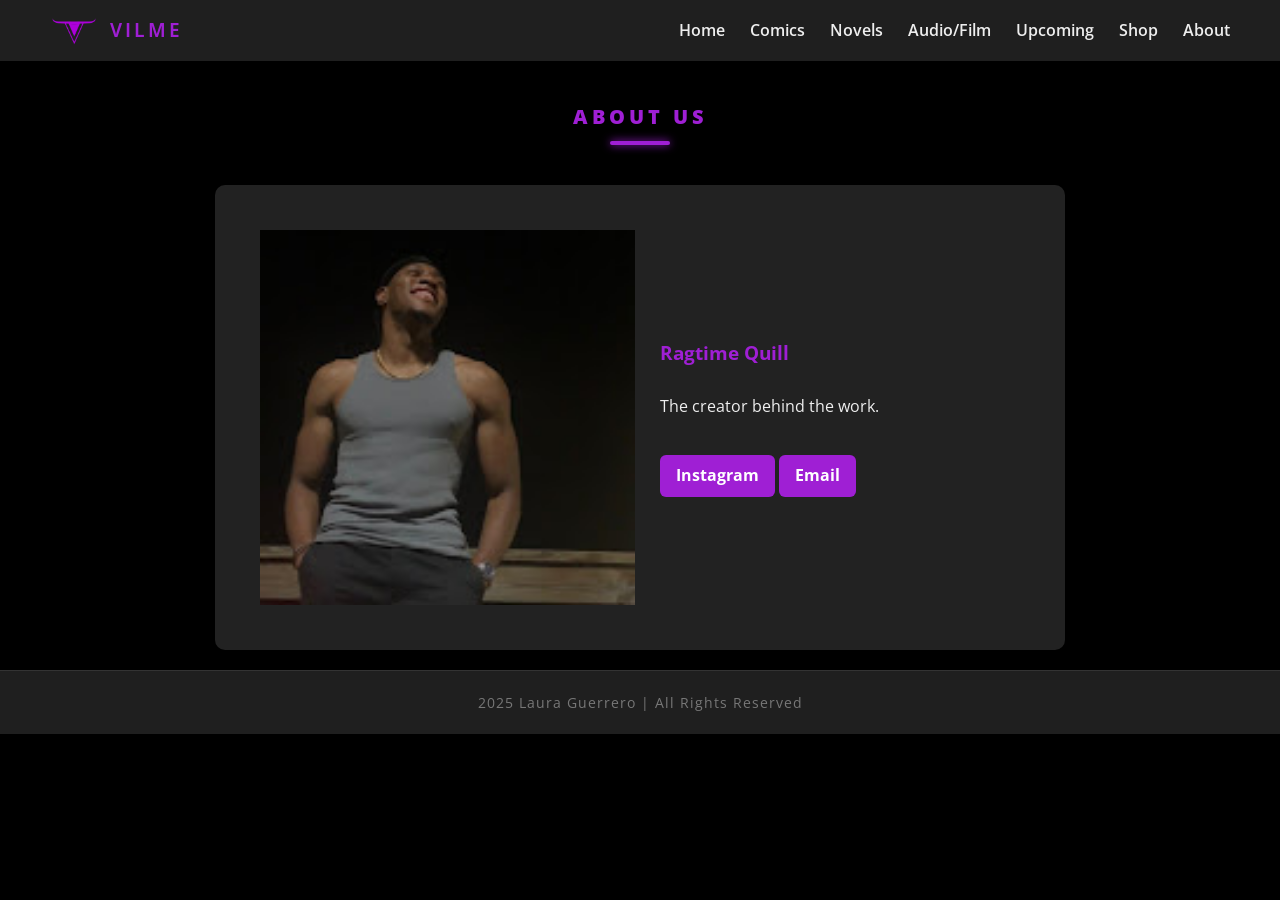
==== about.html @ 89d54115 "added all files" ====
<!DOCTYPE html>
<html lang="en">
<head>
    <meta charset="UTF-8">
    <meta name="viewport" content="width=device-width, initial-scale=1.0">
    <link href="https://fonts.googleapis.com/css2?family=Open+Sans:wght@400;600&display=swap" rel="stylesheet">
    <link rel="stylesheet" href="css/about.css">
    <title>VILME</title>
</head>
<body>
<header>
    <a href="index.html" class="logo-section">
        <img src="images/logo.png" alt="Vilme Logo" class="logo"> 
        <h1>VILME</h1>
    </a>
    <nav>
        <div class="menu-toggle" id="mobile-menu">
            <span class="bar"></span>
            <span class="bar"></span>
            <span class="bar"></span>
        </div>
        <ul class="nav-links">
            <li><a href="index.html">Home</a></li>
            <li><a href="comics.html">Comics</a></li>
            <li><a href="novels.html">Novels</a></li>
            <li><a href="film.html">Audio/Film</a></li>
            <li><a href="upcoming.html">Upcoming</a></li>
            <li><a href="shop.html">Shop</a></li>
            <li><a href="about.html">About</a></li>
        </ul>
    </nav>
</header>
    <h2 class="showcase-title">About Us</h2>
      <div class="band-container">
        <img src="images/about/person.jpg" alt="The Band" class="band-photo" />
        <div class="band-bio">
          <p>
            <b> Ragtime Quill </b> <br></br>
            The creator behind the work.<br></br>
            <a href="https://www.instagram.com/rt_quill/" target="_blank" class="instagram-button">Instagram</a>
            <a href="mailto:your@email.com" target="_blank" class="instagram-button">Email</a>
          </p>
      
        </div>
      </div>

<!--       <section class="info-section">
        <div class="container">
            <div class="info-card">
                <h3>Person 1</h3>
                <p>Description here.</p>
                <img src="images/home/me.png" alt="Person photo" class="info-card-img" data-large="images/about/alex-large.png"> 
            </div>

            <div class="info-card">
                <h3>Person 2</h3>
                <p>Description here.</p>
                <img src="images/home/me.png" alt="Person photo" class="info-card-img" data-large="images/about/dom-large.png"> 
            </div>

            <div class="info-card">
                <h3>Person 3</h3>
                <p>description here.</p>
                <img src="images/home/me.png" alt="Person photo" class="info-card-img" data-large="images/about/jacob-large.png"> 
            </div>
        </div>
    </section> -->

    <footer>
        <p>2025 Laura Guerrero | All Rights Reserved</p>
    </footer>
    </body>
    <script type="text/javascript">
        const menuToggle = document.getElementById('mobile-menu');
        const navLinks = document.querySelector('.nav-links');

        menuToggle.addEventListener('click', () => {
        navLinks.classList.toggle('active');
        });
</script>
</html>
---- css/about.css ----
* {
  box-sizing: border-box;
  margin: 0;
  padding: 0;
}

body {
  font-family: 'Open Sans', sans-serif;
  background: black;
  color: #eee;
  line-height: 1.6;
}

header {
  background: #1f1f1f;
  padding: 15px 50px;
  display: flex;
  align-items: center;
  justify-content: space-between;
  position: sticky;
  top: 0;
  z-index: 10;
  box-shadow: 0 2px 5px rgba(0,0,0,0.8);
}

.logo-section {
  display: flex;
  align-items: center;
  text-decoration: none;
  color: #9F1FD4;
}

.logo-section img.logo {
  height: 30px;
  margin-right: 12px;
}

.logo-section h1 {
  font-weight: 650;
  letter-spacing: 3px;
  font-size: 1.2rem;
}

nav ul.nav-links {
  list-style: none;
  display: flex;
  gap: 25px;
}

nav ul.nav-links li a {
  color: #eee;
  text-decoration: none;
  font-weight: 600;
  font-size: 1rem;
  transition: color 0.3s ease;
}

nav ul.nav-links li a:hover,
nav ul.nav-links li a:focus {
  color: #9F1FD4;
  outline: none;
}


.page-title {
  text-align: center;
  font-size: 26px;
  font-weight: 800;
  color: #9F1FD4;
  margin: 30px 0;
  letter-spacing: 3px;
}

.band-container {
  display: flex;
  background: #222;
  border-radius: 10px;
  max-width: 850px;
  margin: 20px auto;
  overflow: hidden;
  padding: 40px 40px;
}

.band-photo {
  width: 50%;
  object-fit: cover; 
  background: #000;
  border:5px solid #222;
}

.band-bio {
  padding: 20px;
  display: flex;
  align-items: center;
  line-height: 1.6;
  font-size: 1rem;
}

.band-bio p {
  margin: 0;
}

@media (max-width: 700px) {
  .band-container {
    flex-direction: column;
    text-align: center;
  }

  .band-photo {
    width: 100%;
    height: auto;
  }
}

.showcase-title {
  text-align: center;
  font-size: 20px;
  font-weight: 800;
  color: #9F1FD4; 
  letter-spacing: 4px;
  margin: 40px 0 30px;
  text-transform: uppercase;
  font-family: 'Open Sans', sans-serif;
  padding-bottom: 10px;
}

.showcase-title::after {
  content: '';
  display: block;
  width: 60px;
  height: 4px;
  background: #9F1FD4;
  margin: 8px auto 0;
  border-radius: 2px;
  box-shadow: 0 0 8px #9F1FD4;
}

b {
  color: #9F1FD4;
  font-weight: 700;
  font-size: 1.2rem;
  margin-bottom: 8px;
}
.showcase-subtitle {
  text-align: center;
  color: #C77AE8; 
  font-size: 1rem;
  font-weight: 600;
  font-family: 'Open Sans', sans-serif;
  margin-top: -10px; 
  margin-bottom: 30px;
  letter-spacing: 1px;
  font-style: italic;
}

.container {
  display: grid;
  grid-template-columns: repeat(auto-fit, minmax(220px, 1fr));
  gap: 25px;
  max-width: 1000px;
  margin: 40px auto;
  padding: 0 20px;
}

.info-card {
  background: #333;
  padding: 20px;
  border-radius: 10px;
  box-shadow: 0 0 8px rgba(0,0,0,0.7);
  text-align: center;
  transition: transform 0.3s ease, box-shadow 0.3s ease;
}

.info-card:hover {
  transform: translateY(-5px);
}

.info-card-img {
  width: 100%;
  height: 180px;
  object-fit: cover;
  border-radius: 8px;
  margin-bottom: 15px;
}

.info-card h3 {
  color: #9F1FD4;
  font-weight: 700;
  font-size: 1.2rem;
  margin-bottom: 8px;
}

.info-card p {
  color: #ddd;
  font-size: 0.9rem;
  margin-bottom: 10px;
}

footer {
  background: #1f1f1f;
  color: #777;
  text-align: center;
  padding: 20px 10px;
  font-size: 0.9rem;
  letter-spacing: 1px;
  border-top: 1px solid #333;
}

.instagram-button {
  display: inline-block;
  background: #9F1FD4;
  color: white;
  padding: 8px 16px;
  border-radius: 6px;
  text-decoration: none;
  font-weight: bold;
  margin-top: 10px;
  transition: background 0.3s;
}

.instagram-button:hover {
  background: #C77AE8;
}

.menu-toggle {
  display: none;
  flex-direction: column;
  justify-content: space-between;
  width: 28px;
  height: 20px;
  cursor: pointer;
}

.menu-toggle span {
  display: block;
  height: 3px;
  background: #eee;
  border-radius: 3px;
  transition: all 0.3s ease;
}

@media (max-width: 768px) {
  nav ul.nav-links {
    position: absolute;
    top: 70px;
    right: 0;
    background: #1f1f1f;
    flex-direction: column;
    align-items: flex-start;
    padding: 15px 20px;
    gap: 15px;
    display: none;
    width: 200px;
    box-shadow: 0 4px 10px rgba(0,0,0,0.5);
  }

  nav ul.nav-links.active {
    display: flex;
  }

  .menu-toggle {
    display: flex;
  }
}
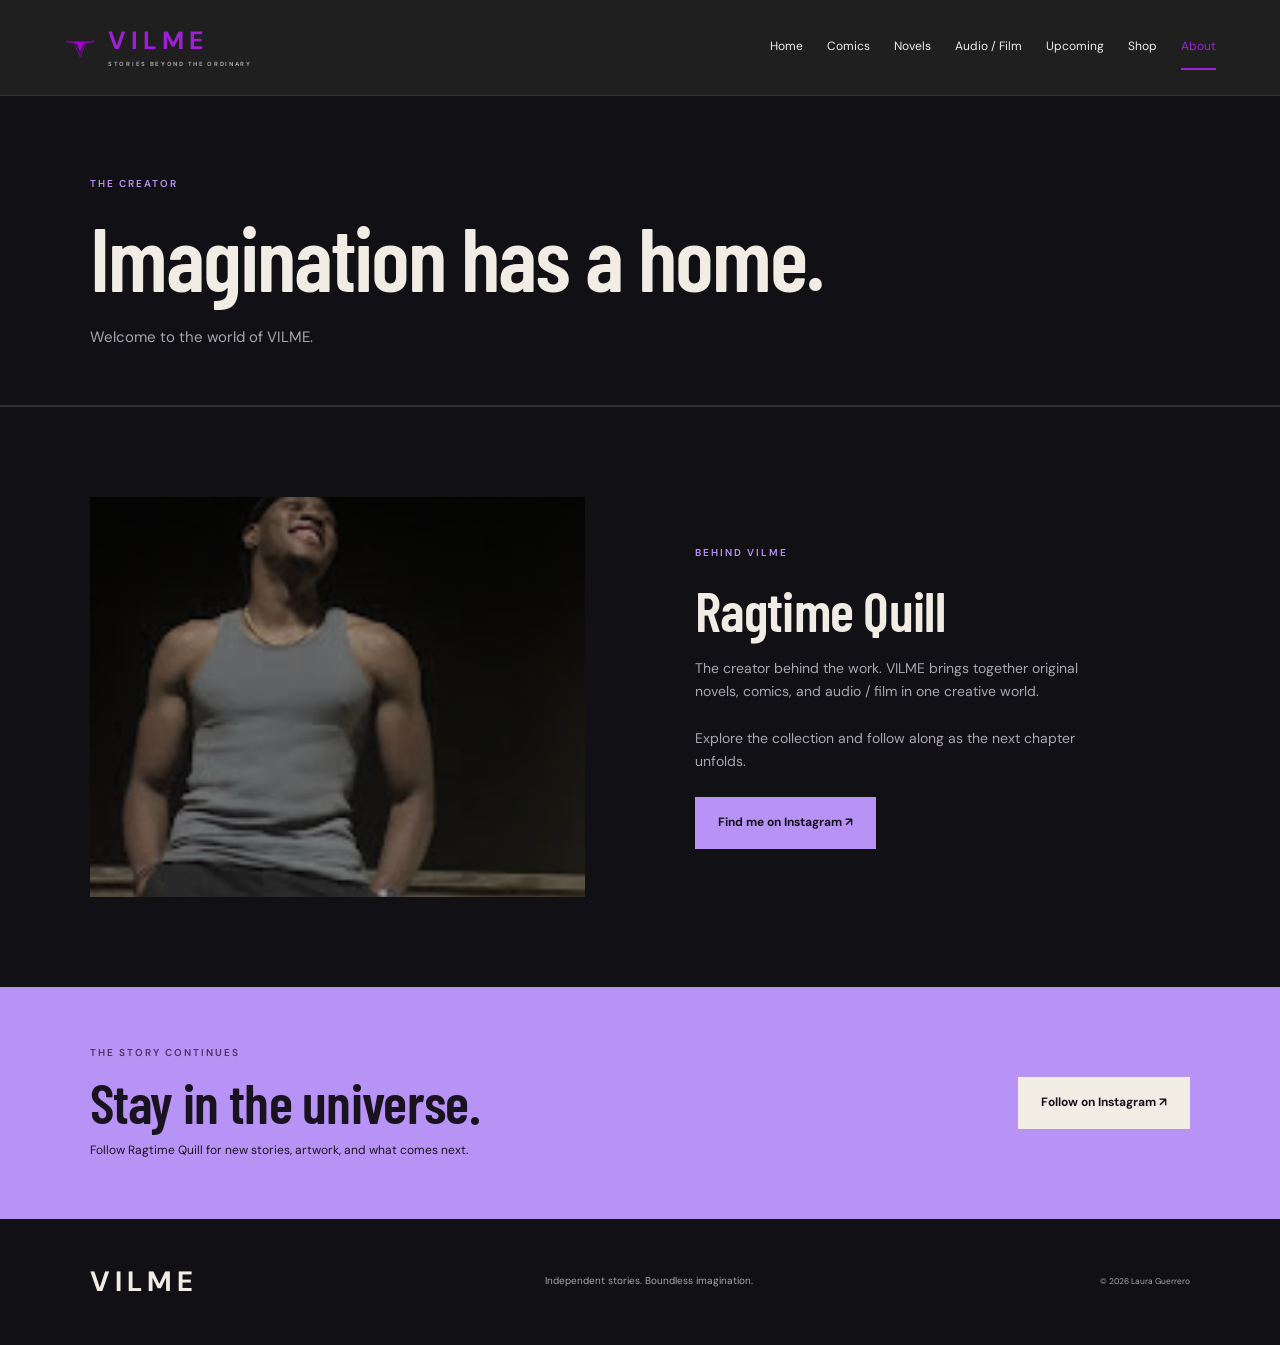
==== commit 232d13fc: "new look" ====
--- a/about.html
+++ b/about.html
@@ -1,82 +1 @@
-<!DOCTYPE html>
-<html lang="en">
-<head>
-    <meta charset="UTF-8">
-    <meta name="viewport" content="width=device-width, initial-scale=1.0">
-    <link href="https://fonts.googleapis.com/css2?family=Open+Sans:wght@400;600&display=swap" rel="stylesheet">
-    <link rel="stylesheet" href="css/about.css">
-    <title>VILME</title>
-</head>
-<body>
-<header>
-    <a href="index.html" class="logo-section">
-        <img src="images/logo.png" alt="Vilme Logo" class="logo"> 
-        <h1>VILME</h1>
-    </a>
-    <nav>
-        <div class="menu-toggle" id="mobile-menu">
-            <span class="bar"></span>
-            <span class="bar"></span>
-            <span class="bar"></span>
-        </div>
-        <ul class="nav-links">
-            <li><a href="index.html">Home</a></li>
-            <li><a href="comics.html">Comics</a></li>
-            <li><a href="novels.html">Novels</a></li>
-            <li><a href="film.html">Audio/Film</a></li>
-            <li><a href="upcoming.html">Upcoming</a></li>
-            <li><a href="shop.html">Shop</a></li>
-            <li><a href="about.html">About</a></li>
-        </ul>
-    </nav>
-</header>
-    <h2 class="showcase-title">About Us</h2>
-      <div class="band-container">
-        <img src="images/about/person.jpg" alt="The Band" class="band-photo" />
-        <div class="band-bio">
-          <p>
-            <b> Ragtime Quill </b> <br></br>
-            The creator behind the work.<br></br>
-            <a href="https://www.instagram.com/rt_quill/" target="_blank" class="instagram-button">Instagram</a>
-            <a href="mailto:your@email.com" target="_blank" class="instagram-button">Email</a>
-          </p>
-      
-        </div>
-      </div>
-
-<!--       <section class="info-section">
-        <div class="container">
-            <div class="info-card">
-                <h3>Person 1</h3>
-                <p>Description here.</p>
-                <img src="images/home/me.png" alt="Person photo" class="info-card-img" data-large="images/about/alex-large.png"> 
-            </div>
-
-            <div class="info-card">
-                <h3>Person 2</h3>
-                <p>Description here.</p>
-                <img src="images/home/me.png" alt="Person photo" class="info-card-img" data-large="images/about/dom-large.png"> 
-            </div>
-
-            <div class="info-card">
-                <h3>Person 3</h3>
-                <p>description here.</p>
-                <img src="images/home/me.png" alt="Person photo" class="info-card-img" data-large="images/about/jacob-large.png"> 
-            </div>
-        </div>
-    </section> -->
-
-    <footer>
-        <p>2025 Laura Guerrero | All Rights Reserved</p>
-    </footer>
-    </body>
-    <script type="text/javascript">
-        const menuToggle = document.getElementById('mobile-menu');
-        const navLinks = document.querySelector('.nav-links');
-
-        menuToggle.addEventListener('click', () => {
-        navLinks.classList.toggle('active');
-        });
-</script>
-</html>
-
+<!doctype html><html lang="en"><head><meta charset="utf-8"><meta name="viewport" content="width=device-width,initial-scale=1"><title>About — VILME</title><meta name="description" content="Explore VILME: novels, comics, audio and film by Ragtime Quill."><link rel="stylesheet" href="css/site.css"><script src="site.js" defer></script></head><body><a class="skip" href="#main">Skip to content</a><header><a class="brand" href="index.html"><img src="images/logo.png" alt="">VILME<span>STORIES BEYOND THE ORDINARY</span></a><button class="menu" aria-expanded="false" aria-controls="navigation">Menu <span>＋</span></button><nav id="navigation" aria-label="Main navigation"><a href="index.html" >Home</a><a href="comics.html" >Comics</a><a href="novels.html" >Novels</a><a href="film.html" >Audio / Film</a><a href="upcoming.html" >Upcoming</a><a href="shop.html" >Shop</a><a href="about.html" aria-current="page">About</a></nav></header><main id="main"><section class="page-intro"><span class="eyebrow">THE CREATOR</span><h1>Imagination has a home.</h1><p>Welcome to the world of VILME.</p></section><section class="creator section about"><img src="images/about/person.jpg" alt="Ragtime Quill"><div><span class="eyebrow">BEHIND VILME</span><h2>Ragtime Quill</h2><p>The creator behind the work. VILME brings together original novels, comics, and audio / film in one creative world.</p><p>Explore the collection and follow along as the next chapter unfolds.</p><a class="button" href="https://www.instagram.com/rt_quill/">Find me on Instagram ↗</a></div></section></main><section class="follow"><div><span class="eyebrow">THE STORY CONTINUES</span><h2>Stay in the universe.</h2><p>Follow Ragtime Quill for new stories, artwork, and what comes next.</p></div><a class="button light" href="https://www.instagram.com/rt_quill/" target="_blank" rel="noopener noreferrer">Follow on Instagram ↗</a></section><footer><a class="wordmark" href="index.html">VILME</a><span>Independent stories. Boundless imagination.</span><small>© 2026 Laura Guerrero</small></footer></body></html>
--- a/css/site.css
+++ b/css/site.css
@@ -0,0 +1,14 @@
+@import url('https://fonts.googleapis.com/css2?family=Barlow+Condensed:wght@500;600;700;800&family=DM+Sans:wght@400;500;600;700&display=swap');
+:root{--bg:#111014;--paper:#f1ede5;--muted:#aaa5ae;--purple:#b793f5;--line:#333037}*{box-sizing:border-box}html{scroll-behavior:smooth;scroll-padding-top:100px}body{margin:0;background:var(--bg);color:var(--paper);font-family:'DM Sans',sans-serif;font-size:15px;line-height:1.65}a{color:inherit;text-decoration:none}button{font:inherit}img{max-width:100%;display:block}header{height:96px;padding:0 5%;display:flex;align-items:center;justify-content:space-between;border-bottom:1px solid var(--line);position:relative;z-index:10;background:var(--bg)}.brand{display:grid;grid-template-columns:32px auto;column-gap:12px;align-items:center;font-size:25px;font-weight:700;letter-spacing:5px;line-height:1.1}.brand img{width:32px;grid-row:span 2;}.brand span{font-size:6px;letter-spacing:1.7px;margin-top:7px;color:var(--muted)}nav{display:flex;gap:24px}nav a{font-size:12px;color:#bdb8c2;padding:12px 0}nav a:hover,nav a[aria-current]{color:var(--paper);border-bottom:2px solid var(--purple)}.menu{display:none}.skip{position:absolute;top:-100px;background:var(--paper);color:var(--bg);padding:15px;z-index:30}.skip:focus{top:0}:focus-visible{outline:2px solid var(--purple);outline-offset:6px}h1,h2,h3,p{margin:0}h1,h2,h3{line-height:.98;font-family:'Barlow Condensed','Arial Narrow',Impact,sans-serif;font-weight:600}h1{font-size:clamp(64px,7.8vw,124px);letter-spacing:-2px}h2{font-size:clamp(40px,4.4vw,66px);letter-spacing:-.7px}h3{font-size:36px}.eyebrow{display:block;font-size:10px;letter-spacing:2px;font-weight:600;color:var(--purple)}.hero{max-width:1600px;margin:auto;display:grid;grid-template-columns:1.15fr 1fr;min-height:650px;padding:60px 5%;gap:7%;align-items:center;position:relative;overflow:hidden}.hero-copy{position:relative;z-index:1}.hero-copy h1{margin:27px 0}.hero-copy em{font-style:normal;color:var(--purple)}.hero-copy p{max-width:390px;color:var(--muted);font-size:15px}.eyebrow i{display:inline-block;width:6px;height:6px;border-radius:50%;background:var(--purple);margin-right:8px}.actions{display:flex;align-items:center;gap:28px;margin-top:32px}.button{display:inline-flex;justify-content:space-between;align-items:center;gap:32px;background:var(--purple);color:#17101e;padding:15px 22px;font-size:12px;font-weight:700;border:1px solid transparent;transition:background .2s,transform .2s}.button:hover{background:#d2baf9;transform:translateY(-2px)}.text-link{font-size:12px;border-bottom:1px solid #77717e;padding-bottom:7px}.text-link:hover{color:var(--purple)}.hero-note{display:block;color:#79747f;letter-spacing:3px;font-size:9px;margin-top:64px}.hero-art{position:relative;transform:rotate(3deg);margin:8px 12px;box-shadow:22px 20px 0 #25202d}.hero-art:before{content:'';position:absolute;inset:-24px;border:1px solid #51405f;transform:rotate(-6deg);z-index:-1}.hero-art img{width:100%;height:490px;object-fit:cover;object-position:50% 42%}.art-caption{position:absolute;bottom:0;left:0;right:0;background:linear-gradient(transparent,#100e13);padding:65px 25px 24px;display:grid;gap:5px}.art-caption span{font-size:9px;letter-spacing:1.5px}.art-caption strong{font-family:'Barlow Condensed',Impact,sans-serif;font-size:30px;font-weight:500}.ticker{padding:15px 0;border-top:1px solid var(--line);border-bottom:1px solid var(--line);display:flex;gap:45px;justify-content:center;white-space:nowrap;overflow:hidden;font-size:11px;letter-spacing:3px;color:#aaa3b3}.ticker b{color:var(--purple)}.section{max-width:1440px;margin:auto;padding:90px 7%}.section-heading{display:flex;align-items:flex-end;justify-content:space-between;gap:30px;margin-bottom:40px}.section-heading h2,.worlds h2{margin-top:16px}.section-heading p{font-size:13px;color:var(--muted)}.works{display:grid;grid-template-columns:1fr 1fr;gap:40px}.work-image{background:#211b28;position:relative;overflow:hidden;height:400px;display:flex;align-items:center;justify-content:center}.work-image:before{content:'';position:absolute;inset:0;background:radial-gradient(ellipse at center,#574137,transparent 65%)}.work:nth-child(2) .work-image{background:#211e31}.work-image img{position:relative;height:82%;width:auto;max-width:82%;object-fit:contain;box-shadow:15px 15px 35px #0008;transition:transform .4s}.work:hover img{transform:rotate(-3deg) scale(1.04)}.round-arrow{position:absolute;right:20px;bottom:20px;width:38px;height:38px;border:1px solid #84788b;border-radius:50%;display:grid;place-items:center}.work-meta{display:flex;justify-content:space-between;margin:20px 0 10px}.work-meta>span:last-child{font-size:10px;color:var(--muted)}.worlds{border-top:1px solid var(--line)}.portal-list{margin-top:40px}.portal-list a{border-top:1px solid var(--line);padding:26px 0;display:grid;grid-template-columns:60px 1fr 1fr 30px;align-items:center;gap:20px;transition:padding .25s,color .25s}.portal-list a:last-child{border-bottom:1px solid var(--line)}.portal-list a:hover{padding-left:12px;color:var(--purple)}.portal-list span{font-size:10px;color:var(--purple)}.portal-list h3{font-size:44px}.portal-list p{font-size:13px;color:var(--muted)}.portal-list b{font-size:25px}.creator{display:grid;grid-template-columns:1fr 1fr;gap:10%;align-items:center;border-top:1px solid var(--line)}.creator img{width:100%;height:400px;object-fit:cover;filter:saturate(.65)}.creator h2{margin:20px 0}.creator p{color:var(--muted);max-width:400px;margin-bottom:24px;font-size:14px}.follow{background:var(--purple);color:#19121f;padding:58px 7%;display:flex;align-items:center;justify-content:space-between;gap:30px}.follow .eyebrow{color:#4b355f}.follow h2{margin:12px 0}.follow p{font-size:12px}.button.light{background:var(--paper);white-space:nowrap}footer{padding:40px 7%;display:flex;align-items:center;justify-content:space-between;gap:20px;color:var(--muted);font-size:10px}.wordmark{font-size:28px;letter-spacing:5px;color:var(--paper);font-weight:700}.page-intro{padding:80px 7% 55px;max-width:1440px;margin:auto;border-bottom:1px solid var(--line)}.page-intro h1{margin:20px 0 25px;font-size:clamp(60px,7vw,100px)}.page-intro p{color:var(--muted)}.coming{padding:50px 30px;display:flex;flex-direction:column;align-items:flex-start;justify-content:center;border:1px solid var(--line)}.coming h2{margin:25px 0}.coming p{color:var(--muted);margin-bottom:30px}.announcement{display:grid;grid-template-columns:1fr 1fr;gap:70px;align-items:center}.announcement h2{margin:20px 0}.announcement p{color:var(--muted);margin-bottom:30px}.outline-v{font-family:serif;text-align:center;font-size:250px;line-height:1;color:transparent;-webkit-text-stroke:1px var(--purple);background:url('../images/home/banner.png') center/cover}.detail{display:grid;grid-template-columns:1fr 1fr;gap:10%;align-items:center}.detail>img{max-height:600px;margin:auto}.detail h1{font-size:80px;margin:25px 0}.detail .eyebrow{margin-top:40px}.detail p{color:var(--muted)}.availability{margin:30px 0}.merch{object-fit:contain!important;background:#211d27}
+@media(min-width:1500px){.hero{padding:80px 7%}.hero-art img{height:580px}}
+@media(max-width:1000px){nav{gap:14px}nav a{font-size:10px}.hero{gap:5%;min-height:580px}.hero-art img{height:420px}.hero h1{font-size:80px}.actions{gap:18px}.hero .button{gap:12px}.brand span{display:none}.section{padding:65px 6%}}
+@media(max-width:760px){header{height:78px;padding:0 6%}.brand{font-size:22px}.brand img{grid-row:auto}.menu{display:flex;gap:20px;background:none;border:1px solid var(--line);color:var(--paper);padding:8px 12px;font-size:12px}nav{display:none;position:absolute;top:77px;left:0;right:0;background:var(--bg);padding:20px 6%;border-bottom:1px solid var(--line)}nav.open{display:grid;grid-template-columns:1fr 1fr}nav a{font-size:14px;padding:12px}.hero{grid-template-columns:1fr;padding:46px 6% 55px;gap:45px}.hero h1{font-size:clamp(65px,12.5vw,94px);letter-spacing:-1px}.hero-copy>.eyebrow{font-size:8px;letter-spacing:1.5px}.hero-copy p{max-width:95%}.hero-note{margin-top:32px}.hero-art{margin:10px 24px}.hero-art img{height:390px}.ticker{font-size:9px;gap:20px}.section-heading{display:block}.section-heading p{margin-top:20px}.works{gap:36px;grid-template-columns:1fr}.work-image{height:360px}.portal-list a{grid-template-columns:25px 1fr 24px;gap:12px}.portal-list p{display:none}.portal-list h3{font-size:36px}.creator,.detail,.announcement{grid-template-columns:1fr;gap:35px}.creator img{height:340px}.follow{display:block;padding:45px 6%}.follow .button{margin-top:25px}footer{flex-wrap:wrap;padding:30px 6%}footer>span{display:none}.page-intro{padding:55px 6% 40px}.detail h1{font-size:65px}.detail>img{max-height:450px}.outline-v{font-size:170px}.actions{flex-wrap:wrap}.coming{min-height:320px}}
+@media(prefers-reduced-motion:reduce){html{scroll-behavior:auto}*,*:before,*:after{transition:none!important}}
+
+/* Original VILME header colors */
+header { background: #1f1f1f; }
+.brand { color: #9f1fd4; }
+.brand img { filter: none; }
+nav a { color: #eeeeee; }
+nav a:hover, nav a[aria-current] { color: #9f1fd4; border-bottom-color: #9f1fd4; }
+@media (max-width: 760px) { nav { background: #1f1f1f; } }
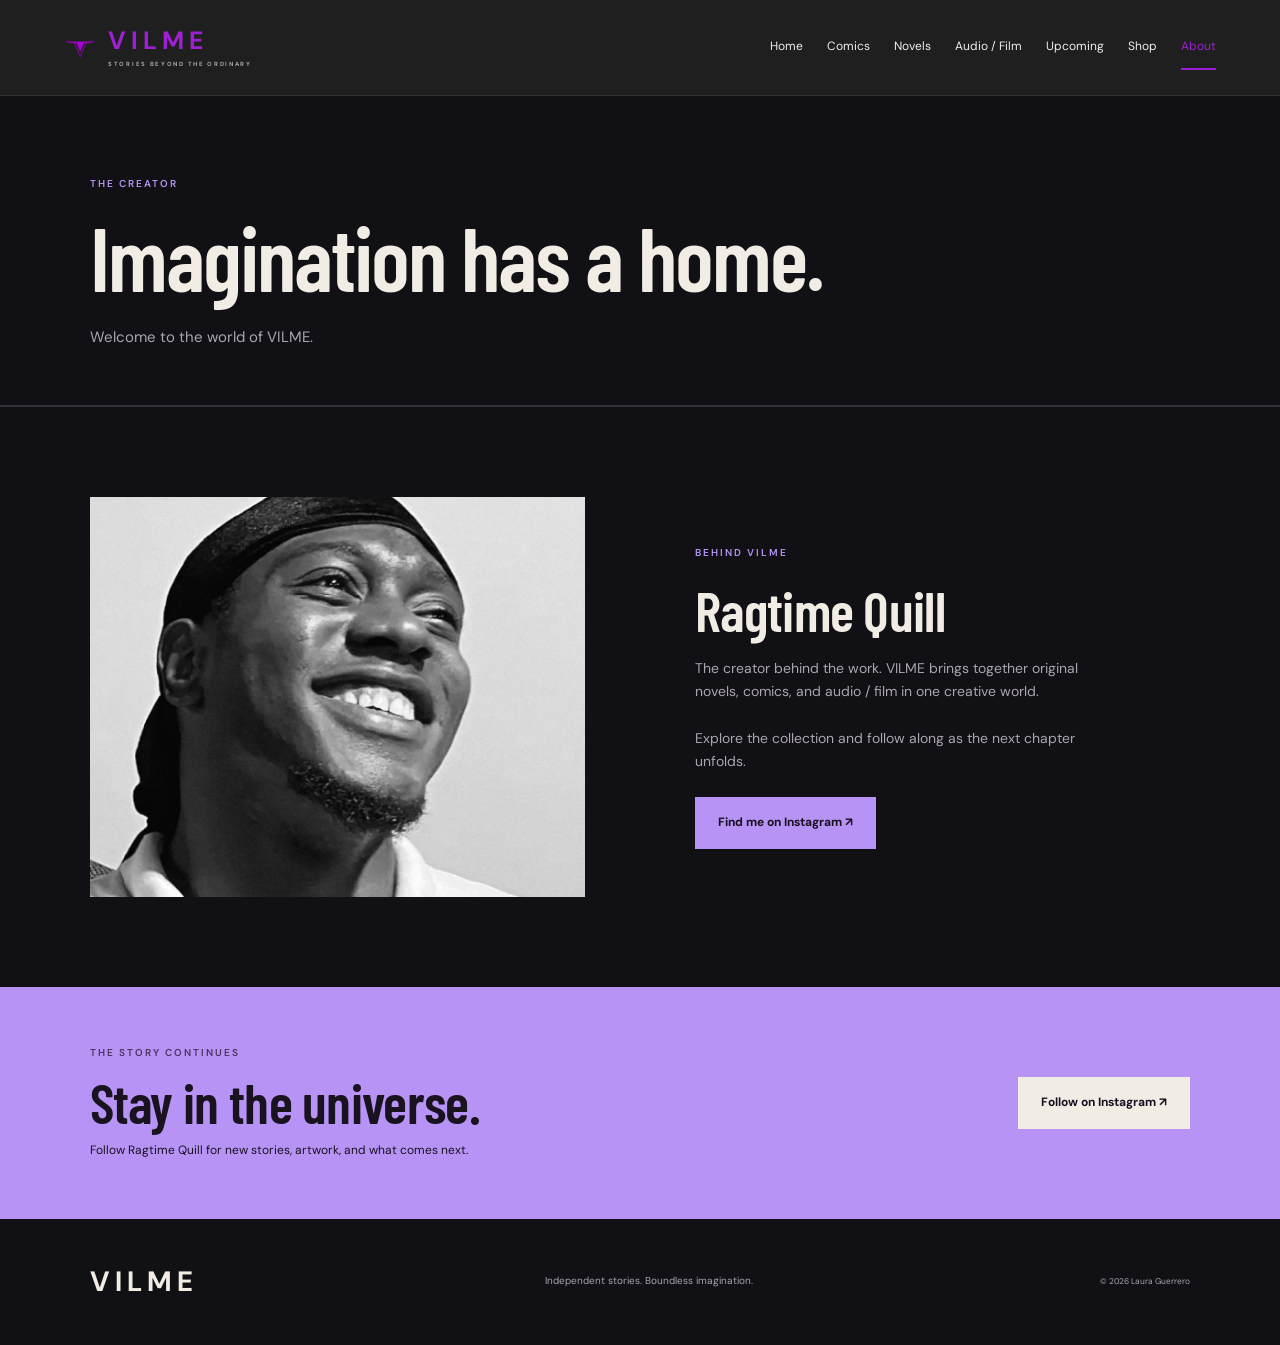
==== commit 2ac0b5b2: "made file format better" ====
--- a/about.html
+++ b/about.html
@@ -1 +1,60 @@
-<!doctype html><html lang="en"><head><meta charset="utf-8"><meta name="viewport" content="width=device-width,initial-scale=1"><title>About — VILME</title><meta name="description" content="Explore VILME: novels, comics, audio and film by Ragtime Quill."><link rel="stylesheet" href="css/site.css"><script src="site.js" defer></script></head><body><a class="skip" href="#main">Skip to content</a><header><a class="brand" href="index.html"><img src="images/logo.png" alt="">VILME<span>STORIES BEYOND THE ORDINARY</span></a><button class="menu" aria-expanded="false" aria-controls="navigation">Menu <span>＋</span></button><nav id="navigation" aria-label="Main navigation"><a href="index.html" >Home</a><a href="comics.html" >Comics</a><a href="novels.html" >Novels</a><a href="film.html" >Audio / Film</a><a href="upcoming.html" >Upcoming</a><a href="shop.html" >Shop</a><a href="about.html" aria-current="page">About</a></nav></header><main id="main"><section class="page-intro"><span class="eyebrow">THE CREATOR</span><h1>Imagination has a home.</h1><p>Welcome to the world of VILME.</p></section><section class="creator section about"><img src="images/about/person.jpg" alt="Ragtime Quill"><div><span class="eyebrow">BEHIND VILME</span><h2>Ragtime Quill</h2><p>The creator behind the work. VILME brings together original novels, comics, and audio / film in one creative world.</p><p>Explore the collection and follow along as the next chapter unfolds.</p><a class="button" href="https://www.instagram.com/rt_quill/">Find me on Instagram ↗</a></div></section></main><section class="follow"><div><span class="eyebrow">THE STORY CONTINUES</span><h2>Stay in the universe.</h2><p>Follow Ragtime Quill for new stories, artwork, and what comes next.</p></div><a class="button light" href="https://www.instagram.com/rt_quill/" target="_blank" rel="noopener noreferrer">Follow on Instagram ↗</a></section><footer><a class="wordmark" href="index.html">VILME</a><span>Independent stories. Boundless imagination.</span><small>© 2026 Laura Guerrero</small></footer></body></html>+<!doctype html>
+<html lang="en">
+  <head>
+    <meta charset="utf-8">
+    <meta name="viewport" content="width=device-width,initial-scale=1">
+    <title>About — VILME</title>
+    <meta name="description" content="Explore VILME: novels, comics, audio and film by Ragtime Quill.">
+    <link rel="stylesheet" href="css/site.css">
+    <script src="site.js" defer></script>
+  </head>
+  <body>
+    <a class="skip" href="#main">Skip to content</a>
+    <!-- Navigation is repeated on each page. Keep the links in sync when adding or renaming a page. -->
+    <header>
+      <a class="brand" href="index.html"><img src="images/logo.png" alt="">VILME<span>STORIES BEYOND THE ORDINARY</span></a>
+      <button class="menu" aria-expanded="false" aria-controls="navigation">Menu <span>＋</span></button>
+      <nav id="navigation" aria-label="Main navigation">
+        <a href="index.html" >Home</a>
+        <a href="comics.html" >Comics</a>
+        <a href="novels.html" >Novels</a>
+        <a href="film.html" >Audio / Film</a>
+        <a href="upcoming.html" >Upcoming</a>
+        <a href="shop.html" >Shop</a>
+        <a href="about.html" aria-current="page">About</a>
+      </nav>
+    </header>
+    <main id="main">
+      <section class="page-intro">
+        <span class="eyebrow">THE CREATOR</span>
+        <h1>Imagination has a home.</h1>
+        <p>Welcome to the world of VILME.</p>
+      </section>
+      <!-- Creator biography and portrait. -->
+      <section class="creator section about">
+        <img src="images/about/person.jpg" alt="Ragtime Quill">
+        <div>
+          <span class="eyebrow">BEHIND VILME</span>
+          <h2>Ragtime Quill</h2>
+          <p>The creator behind the work. VILME brings together original novels, comics, and audio / film in one creative world.</p>
+          <p>Explore the collection and follow along as the next chapter unfolds.</p>
+          <a class="button" href="https://www.instagram.com/rt_quill/">Find me on Instagram ↗</a>
+        </div>
+      </section>
+    </main>
+    <!-- Instagram callout. Keep the profile link in sync across pages. -->
+    <section class="follow">
+      <div>
+        <span class="eyebrow">THE STORY CONTINUES</span>
+        <h2>Stay in the universe.</h2>
+        <p>Follow Ragtime Quill for new stories, artwork, and what comes next.</p>
+      </div>
+      <a class="button light" href="https://www.instagram.com/rt_quill/" target="_blank" rel="noopener noreferrer">Follow on Instagram ↗</a>
+    </section>
+    <footer>
+      <a class="wordmark" href="index.html">VILME</a>
+      <span>Independent stories. Boundless imagination.</span>
+      <small>© 2026 Laura Guerrero</small>
+    </footer>
+  </body>
+</html>
